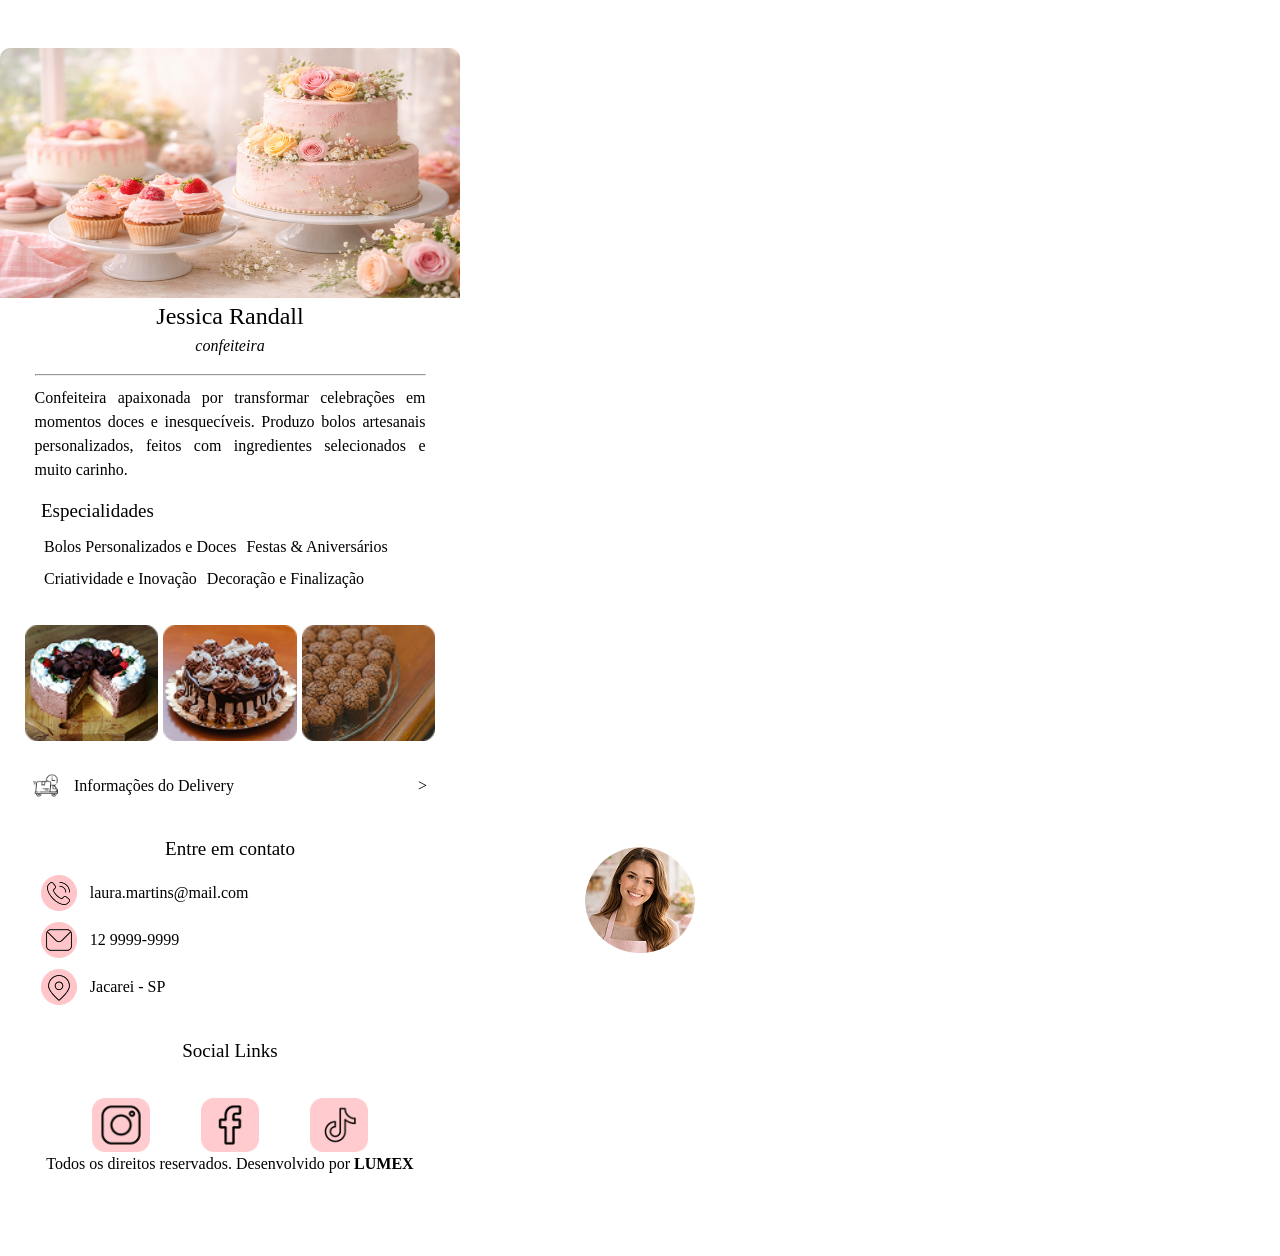
==== cardspage.html @ 284a3407 "Feat: Página dedicada a escolhas dos cards para exibição (index.html) e outras modificações na págin" ====
<!DOCTYPE html>
<html lang="pt-br" data-contexto="">
<head>
    <meta charset="UTF-8">
    <meta name="viewport" content="width=device-width, initial-scale=1.0">
    <meta name="description" content="Conteúdo personalizado exibido dinamicamente conforme sua escolha. Descubra temas e experiências adaptadas ao seu perfil em uma interface moderna e interativa."">
    <meta property="og:title" content="Experiência Personalizada | Visualização de Card">
    <link rel="preconnect" href="https://fonts.gstatic.com" crossorigin>
    <link href="https://fonts.googleapis.com/css2?family=Inter:ital,opsz,wght@0,14..32,100..900;1,14..32,100..900&display=swap"
        rel="stylesheet">
    <link rel="stylesheet" href="css/style.css">
    <script src="js/cardpage.js" defer></script>
    <title>Titulo representativo de cada Card</title>
</head>

<body>
    <main>
        <section data-contexto="simple-card" class="section-card simple-card hidden">
            <img class="profile-img" src="assets/avatar-jessica.jpeg" alt="Foto de perfil">
            <div class="personal-section personal-simplecard">
                <h1>Jessica Randall</h1>
                <span>London, United Kingdom</span>
            </div>
            <p>"Front-end developer and avid reader."</p>
            <div class="btn-sections">
                <a href="#">GitHub</a>
                <a href="#">Frontend Mentor</a>
                <a href="#">Linkedin</a>
                <a href="#">Twitter</a>
                <a href="#">Instagram</a>
            </div>
        </section>

        <section data-contexto="social-card" class="section-card social-card">
        
            <div class="section-hero">
                <img class="hero-bg-social" src="assets/social-card-bg.png" alt="Imagem do banner da seção hero">
        
                <div class="profile-img-social">
                    <img src="assets/avatar-laura.png" alt="Imagem do icone de perfil">
                </div>
            </div>
        
            <div class="personal-section personal-socialcard">
                <h1>Jessica Randall</h1>
                <span>confeiteira</span>
            </div>
            <hr>

            <div class="description-section">
                <p>Confeiteira apaixonada por transformar celebrações em momentos doces e inesquecíveis. Produzo bolos artesanais personalizados, feitos com ingredientes selecionados e muito carinho.</p>
            </div>

            <article class="info-article">

                <div class="containers-article skill-section">
                    <h2 class="title-sections">Especialidades</h2>
                    <div class="skill-rows">
                        <span>Bolos Personalizados e Doces</span>
                        <span>Festas & Aniversários</span>
                        <span>Criatividade e Inovação</span>
                        <span>Decoração e Finalização</span>
                    </div>
                </div>

                <div class="images-section">
                    <img class="img-1" src="assets/social-card-figure1.png" alt="">
                    <img class="img-2" src="assets/social-card-figure2.png" alt="">
                    <img class="img-3" src="assets/social-card-figure3.png" alt="">
                </div>

                <div class="containers-article delivery-section">
                    <div class="delivery-div">
                        <img src="assets/delivery-icon-socialcard.png" alt="">
                        <p>Informações do Delivery</p>
                    </div>
                    <a href="#">></a>
                </div>

                <dialog id="dialog">
                    <div class="btn-return-modal">
                        <img src="assets/close.png" alt="">
                    </div>
                    <div class="dialog-row">
                        <h2>Horário de Funcionamento</h2>
                        <h3>Segunda à Sexta-feira</h3>
                        <p>12:00 - 20:00h</p>
                    </div>
                    <hr>
                    <div class="dialog-row">
                        <h2>Endereço</h2>
                        <p>R. Rosalina de Siqueira, Jacareí - SP, 12308-690</p>
                    </div>
                </dialog>

                <div class="contact-section">
                    <h2 class="title-sections" >Entre em contato</h2>
                    <div class="contact-row">
                        <img src="assets/phone-icon-socialcard.png" alt="">
                        <p>laura.martins@mail.com</p>
                    </div>
                    <div class="contact-row">
                        <img src="assets/mail-icon-socialcard.png" alt="">
                        <p>12 9999-9999</p>
                    </div>
                    <div class="contact-row">
                        <img src="assets/location-icon-socialcard.png" alt="">
                        <p>Jacarei - SP</p>
                    </div>
                </div>
                <div class="social-section">
                    <h2 class="title-sections">Social Links</h2>
                    <div class="social-row">
                        <img src="assets/instagram.png" alt="">
                        <img src="assets/facebook.png" alt="">
                        <img src="assets/video.png" alt="">
                    </div>
                </div>
            </article>
            <footer class="footer-socialcard">
                <p>Todos os direitos reservados. Desenvolvido por <strong>LUMEX</strong></p>
            </footer>

        </section>

    </main>
</body>
</html>
---- css/style.css ----
@import url(global.css);
@import url(simple-card.css);
@import url(social-card.css);
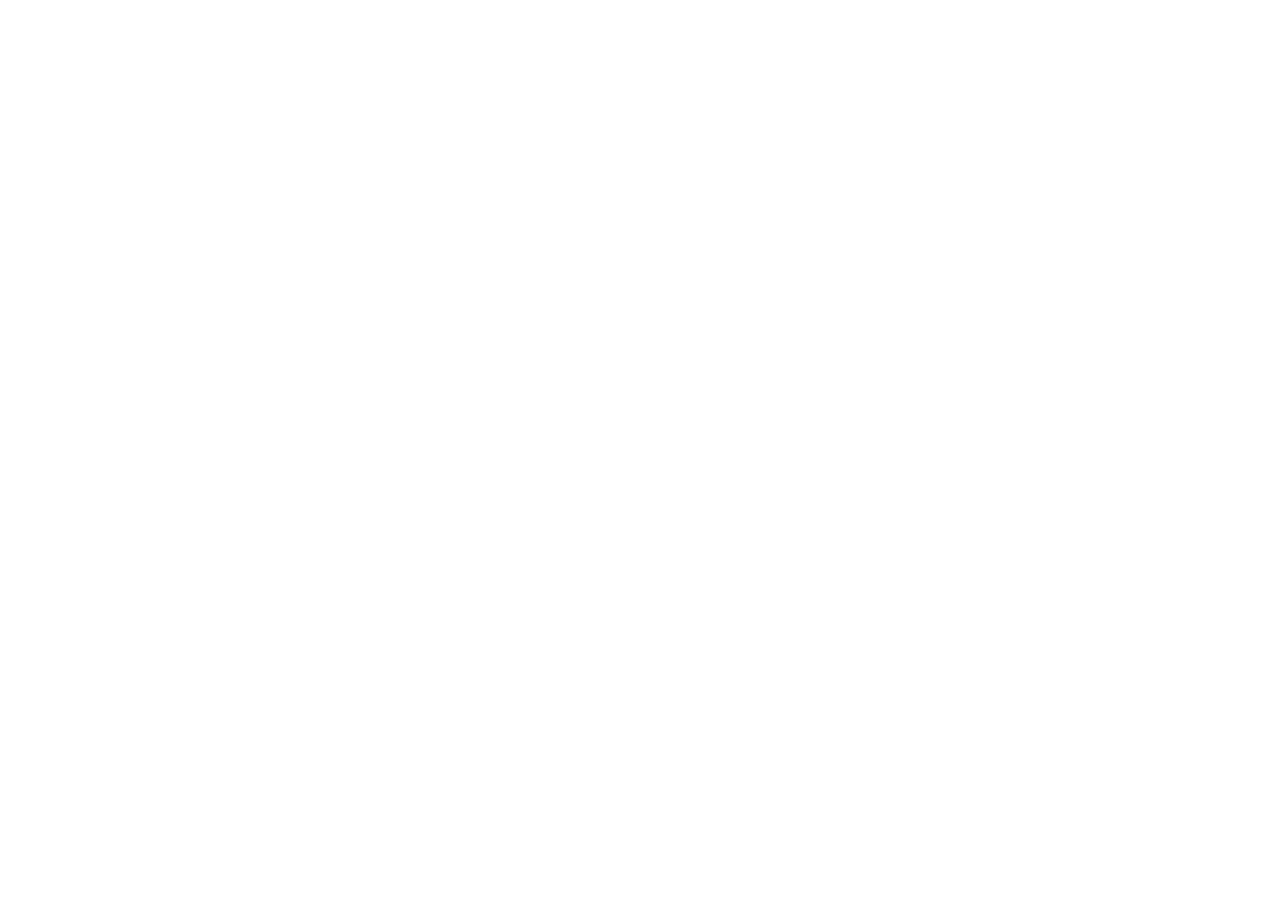
==== commit 36c6df00: "Paragrafo especifico comentado Comment out the footer copyright notice." ====
--- a/cardspage.html
+++ b/cardspage.html
@@ -118,11 +118,11 @@
                 </div>
             </article>
             <footer class="footer-socialcard">
-                <p>Todos os direitos reservados. Desenvolvido por <strong>LUMEX</strong></p>
+               <!-- <p>Todos os direitos reservados. Desenvolvido por <strong>LUMEX</strong></p> -->
             </footer>
 
         </section>
 
     </main>
 </body>
-</html>+</html>
